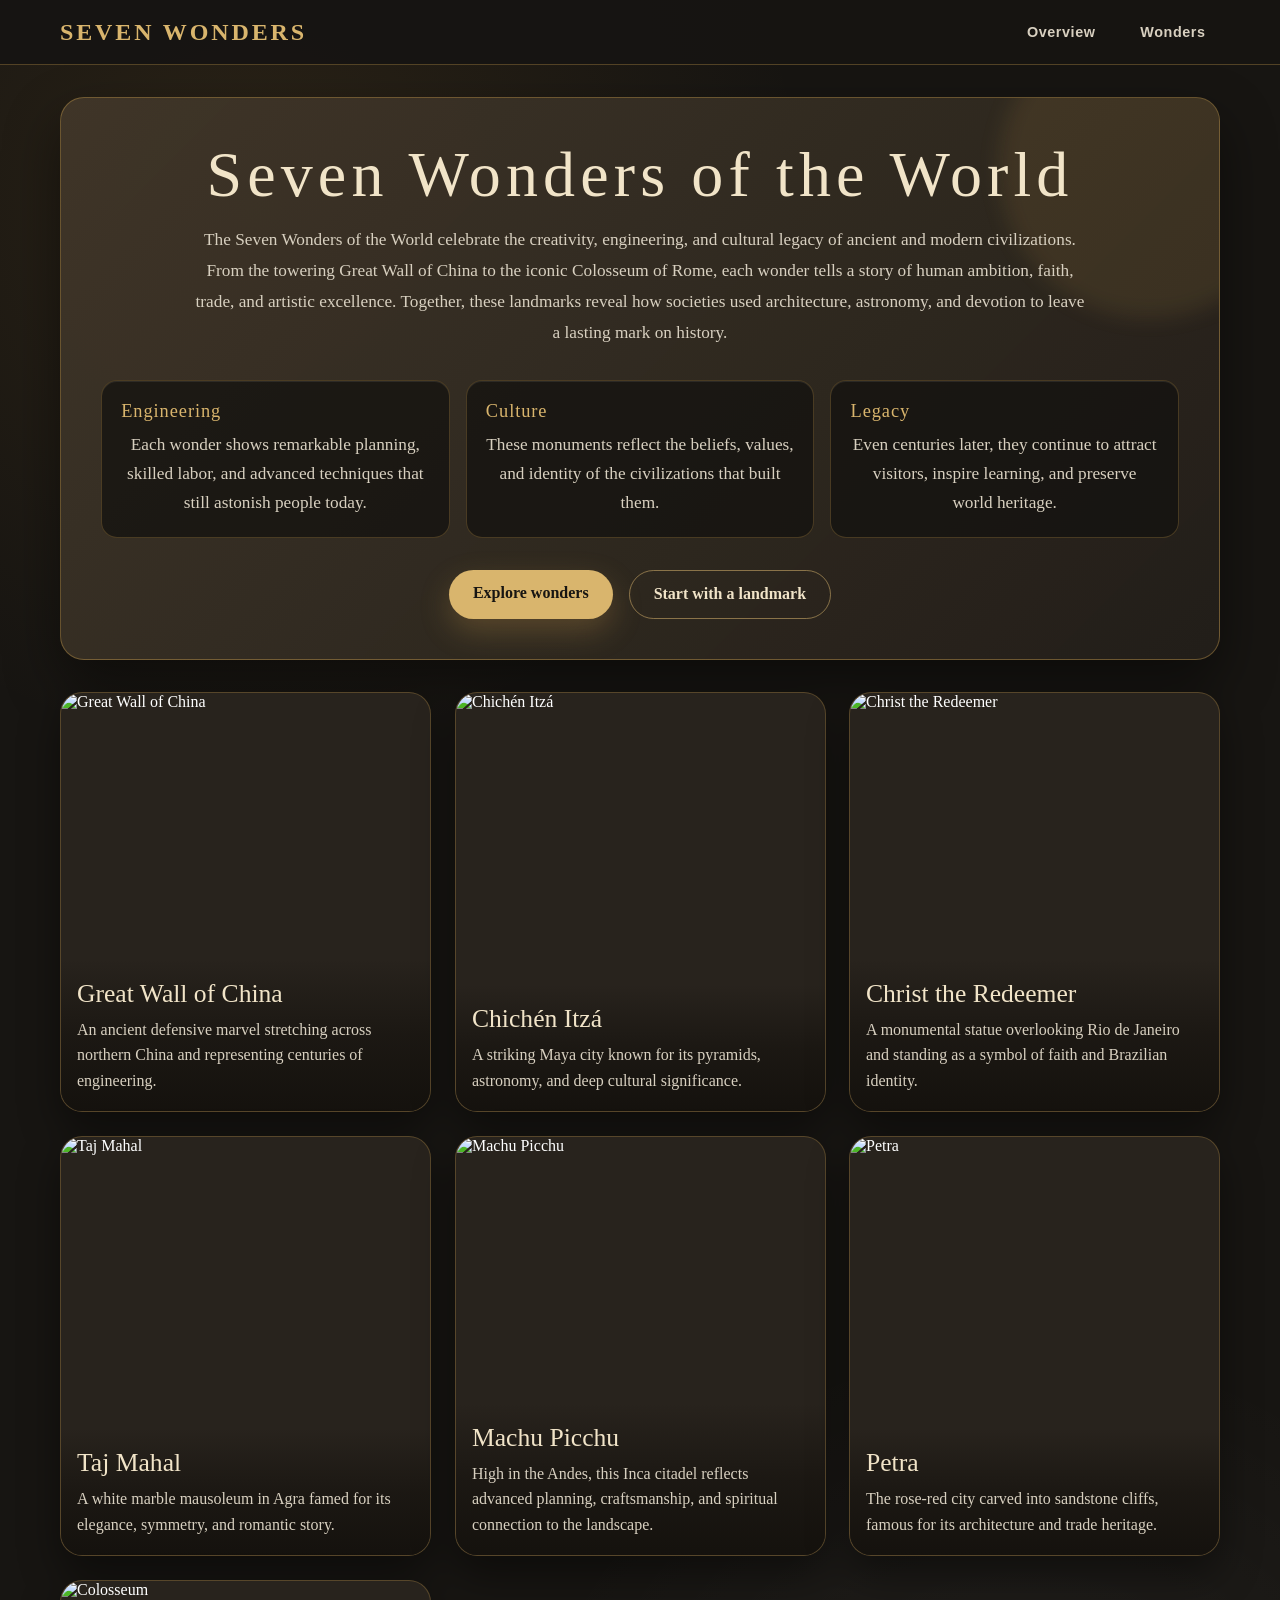
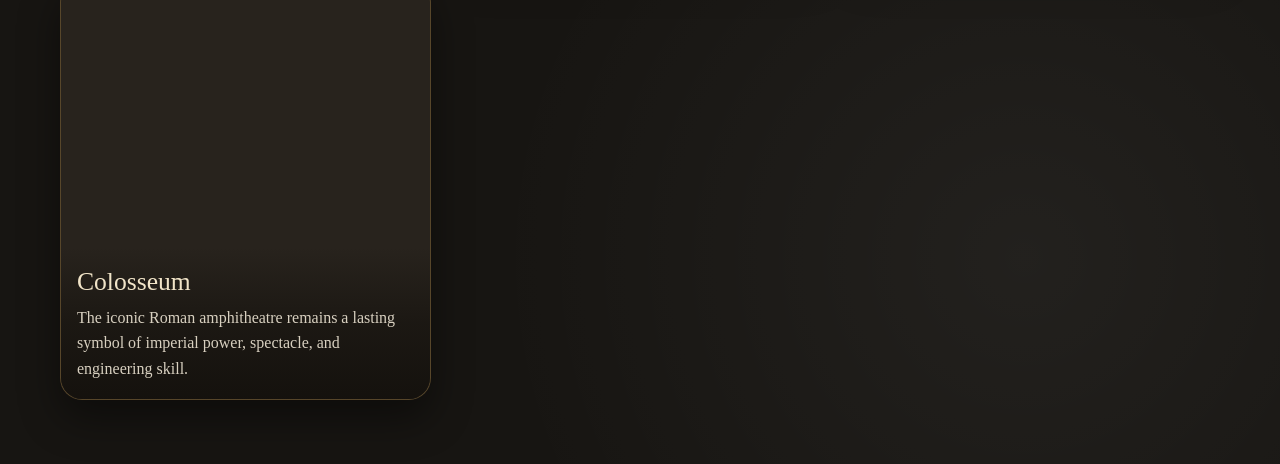
==== index.html @ 63f111b4 "Rename seven wonders.html to index.html" ====
<!DOCTYPE html>
<html lang="en">
<head>
  <meta charset="UTF-8">
  <meta name="viewport" content="width=device-width, initial-scale=1.0">
  <title>Seven Wonders of the World</title>
  <link rel="stylesheet" href="seven wonders.css">
</head>
<body>
  <header class="site-header">
    <nav class="nav">
      <div class="brand">Seven Wonders</div>
      <div class="nav-links">
        <a href="#overview">Overview</a>
        <a href="#wonders">Wonders</a>
      </div>
    </nav>
  </header>

  <main class="page-shell" id="overview">
    <section class="hero">
      <h1>Seven Wonders of the World</h1>
      <p>
        The Seven Wonders of the World celebrate the creativity, engineering, and cultural legacy of ancient and modern civilizations.
        From the towering Great Wall of China to the iconic Colosseum of Rome, each wonder tells a story of human ambition,
        faith, trade, and artistic excellence. Together, these landmarks reveal how societies used architecture, astronomy, and devotion
        to leave a lasting mark on history.
      </p>

      <div class="facts-grid">
        <div class="fact-item">
          <h3>Engineering</h3>
          <p>Each wonder shows remarkable planning, skilled labor, and advanced techniques that still astonish people today.</p>
        </div>
        <div class="fact-item">
          <h3>Culture</h3>
          <p>These monuments reflect the beliefs, values, and identity of the civilizations that built them.</p>
        </div>
        <div class="fact-item">
          <h3>Legacy</h3>
          <p>Even centuries later, they continue to attract visitors, inspire learning, and preserve world heritage.</p>
        </div>
      </div>

      <div class="hero-actions">
        <a href="#wonders" class="primary-btn">Explore wonders</a>
        <a href="./great%20wall%20of%20China.html" class="secondary-btn">Start with a landmark</a>
      </div>
    </section>

    <section class="wonder-grid" id="wonders">
      <article class="wonder-card">
        <a href="great wall of China.html">
          <img src="gwoc.jpg" alt="Great Wall of China">
          <div class="content">
            <h2>Great Wall of China</h2>
            <p>An ancient defensive marvel stretching across northern China and representing centuries of engineering.</p>
          </div>
        </a>
      </article>

      <article class="wonder-card">
        <a href="Chichen Itza.html">
          <img src="CI.jpg" alt="Chichén Itzá">
          <div class="content">
            <h2>Chichén Itzá</h2>
            <p>A striking Maya city known for its pyramids, astronomy, and deep cultural significance.</p>
          </div>
        </a>
      </article>

      <article class="wonder-card">
        <a href="Christ the Redeemer.html">
          <img src="ctr.jpg" alt="Christ the Redeemer">
          <div class="content">
            <h2>Christ the Redeemer</h2>
            <p>A monumental statue overlooking Rio de Janeiro and standing as a symbol of faith and Brazilian identity.</p>
          </div>
        </a>
      </article>

      <article class="wonder-card">
        <a href="Taj Mahal.html">
          <img src="tm.jpg" alt="Taj Mahal">
          <div class="content">
            <h2>Taj Mahal</h2>
            <p>A white marble mausoleum in Agra famed for its elegance, symmetry, and romantic story.</p>
          </div>
        </a>
      </article>

      <article class="wonder-card">
        <a href="Machu Picchu.html">
          <img src="MP.jpg" alt="Machu Picchu">
          <div class="content">
            <h2>Machu Picchu</h2>
            <p>High in the Andes, this Inca citadel reflects advanced planning, craftsmanship, and spiritual connection to the landscape.</p>
          </div>
        </a>
      </article>

      <article class="wonder-card">
        <a href="Petra.html">
          <img src="P.jpg" alt="Petra">
          <div class="content">
            <h2>Petra</h2>
            <p>The rose-red city carved into sandstone cliffs, famous for its architecture and trade heritage.</p>
          </div>
        </a>
      </article>

      <article class="wonder-card">
        <a href="Colosseum.html">
          <img src="C.jpg" alt="Colosseum">
          <div class="content">
            <h2>Colosseum</h2>
            <p>The iconic Roman amphitheatre remains a lasting symbol of imperial power, spectacle, and engineering skill.</p>
          </div>
        </a>
      </article>
    </section>
  </main>
</body>
</html>
---- seven wonders.css ----
* {
  box-sizing: border-box;
}

html {
  scroll-behavior: smooth;
}

body {
  margin: 0;
  font-family: Arial, Helvetica, sans-serif;
  background: linear-gradient(135deg, #0f172a 0%, #1e293b 45%, #111827 100%);
  color: #f8fafc;
  animation: museum-page-in 0.7s ease both;
}

img {
  display: block;
  max-width: 100%;
}

body {
  margin: 0;
  font-family: Arial, Helvetica, sans-serif;
  background:
    radial-gradient(circle at top, rgba(59,130,246,0.24), transparent 30%),
    radial-gradient(circle at bottom right, rgba(251,191,36,0.18), transparent 28%),
    linear-gradient(135deg, #0f172a 0%, #111827 35%, #1e293b 100%);
  color: #f8fafc;
  min-height: 100vh;
}

.site-header {
  position: sticky;
  top: 0;
  z-index: 10;
  background: rgba(15, 23, 42, 0.72);
  backdrop-filter: blur(12px);
  border-bottom: 1px solid rgba(148, 163, 184, 0.2);
}

.nav {
  max-width: 1200px;
  margin: 0 auto;
  padding: 1rem 1.25rem;
  display: flex;
  justify-content: space-between;
  align-items: center;
}

.brand {
  font-size: 1.5rem;
  font-weight: 800;
  letter-spacing: 0.08em;
  text-transform: uppercase;
  color: #f8fafc;
}

.nav-links {
  display: flex;
  gap: 1rem;
  flex-wrap: wrap;
}

.nav-links a {
  color: #e2e8f0;
  text-decoration: none;
  font-weight: 700;
  padding: 0.5rem 0.9rem;
  border-radius: 999px;
  transition: 0.2s ease;
}

.nav-links a:hover {
  color: #0f172a;
  background: linear-gradient(135deg, #fbbf24, #f59e0b);
}

.page-shell {
  max-width: 1200px;
  margin: 0 auto;
  padding: 2rem 1.25rem 4rem;
}

.hero {
  position: relative;
  background:
    linear-gradient(135deg, rgba(251, 191, 36, 0.18), rgba(59, 130, 246, 0.18)),
    rgba(15, 23, 42, 0.74);
  border: 1px solid rgba(148, 163, 184, 0.25);
  border-radius: 30px;
  padding: 2.5rem;
  margin-bottom: 2rem;
  box-shadow: 0 24px 55px rgba(15, 23, 42, 0.4);
  overflow: hidden;
}

.hero::before {
  content: "";
  position: absolute;
  width: 300px;
  height: 300px;
  background: rgba(251, 191, 36, 0.12);
  border-radius: 50%;
  right: -80px;
  top: -80px;
  filter: blur(10px);
  animation: museum-glow 8s ease-in-out infinite alternate;
}

.hero h1 {
  position: relative;
  z-index: 1;
  font-size: clamp(2.2rem, 5vw, 4rem);
  margin: 0 0 0.75rem;
  text-align: center;
  letter-spacing: 0.04em;
}

.hero p {
  position: relative;
  z-index: 1;
  max-width: 900px;
  margin: 0 auto;
  font-size: 1.08rem;
  line-height: 1.8;
  text-align: center;
  color: #e2e8f0;
}

.facts-grid {
  position: relative;
  z-index: 1;
  display: grid;
  grid-template-columns: repeat(auto-fit, minmax(220px, 1fr));
  gap: 1rem;
  margin: 2rem 0 0;
}

.fact-item {
  background: rgba(15, 23, 42, 0.78);
  border: 1px solid rgba(148, 163, 184, 0.2);
  border-radius: 20px;
  padding: 1.2rem;
  box-shadow: inset 0 1px 0 rgba(255,255,255,0.08);
}

.fact-item h3 {
  margin: 0 0 0.5rem;
  font-size: 1.15rem;
  color: #fbbf24;
}

.fact-item p {
  margin: 0;
  line-height: 1.7;
  color: #dbeafe;
}

.wonder-grid {
  display: grid;
  grid-template-columns: repeat(auto-fit, minmax(280px, 1fr));
  gap: 1.5rem;
}

.hero-actions {
  position: relative;
  z-index: 1;
  display: flex;
  justify-content: center;
  flex-wrap: wrap;
  gap: 1rem;
  margin-top: 2rem;
}

.primary-btn,
.secondary-btn {
  display: inline-block;
  padding: 0.9rem 1.5rem;
  border-radius: 999px;
  text-decoration: none;
  font-weight: 700;
  transition: transform 0.25s ease, box-shadow 0.25s ease, background 0.25s ease;
}

.primary-btn {
  background: linear-gradient(135deg, #fbbf24, #f59e0b);
  color: #111827;
  box-shadow: 0 12px 30px rgba(251, 191, 36, 0.35);
}

.secondary-btn {
  background: rgba(15, 23, 42, 0.6);
  color: #f8fafc;
  border: 1px solid rgba(148, 163, 184, 0.35);
}

.primary-btn:hover,
.secondary-btn:hover {
  transform: translateY(-2px);
}

.wonder-card {
  position: relative;
  min-height: 420px;
  background: rgba(15, 23, 42, 0.7);
  border: 1px solid rgba(148, 163, 184, 0.2);
  border-radius: 24px;
  overflow: hidden;
  box-shadow: 0 18px 40px rgba(15, 23, 42, 0.35);
  transition: transform 0.35s cubic-bezier(0.22, 1, 0.36, 1), box-shadow 0.35s ease, border-color 0.35s ease;
  animation: exhibit-rise 0.7s ease both;
  transform: translateY(0);
  transform-origin: center bottom;
  will-change: transform;
}

.wonder-card:hover {
  transform: translateY(-32px) scale(1.02);
  box-shadow: 0 42px 70px rgba(0, 0, 0, 0.6);
  border-color: rgba(251, 191, 36, 0.6);
  z-index: 2;
}

.wonder-card:nth-child(2) {
  animation-delay: 0.08s;
}

.wonder-card:nth-child(3) {
  animation-delay: 0.16s;
}

.wonder-card:nth-child(4) {
  animation-delay: 0.24s;
}

.wonder-card:nth-child(5) {
  animation-delay: 0.32s;
}

.wonder-card:nth-child(6) {
  animation-delay: 0.4s;
}

.wonder-card:nth-child(7) {
  animation-delay: 0.48s;
}

.wonder-card img {
  width: 100%;
  height: 100%;
  object-fit: cover;
  display: block;
  filter: saturate(1.15) contrast(1.06);
  transition: transform 0.35s ease;
}

.wonder-card:hover img {
  transform: scale(1.06);
}

.wonder-card a {
  position: relative;
  display: block;
  height: 100%;
  color: #f8fafc;
  text-decoration: none;
}

.wonder-card .content {
  position: absolute;
  left: 0;
  right: 0;
  bottom: 0;
  padding: 1.2rem 1rem 1.1rem;
  background: linear-gradient(to top, rgba(15, 23, 42, 0.94), rgba(15, 23, 42, 0.5) 50%, rgba(15, 23, 42, 0));
}

.wonder-card h2 {
  margin: 0 0 0.5rem;
  font-size: 1.6rem;
}

.wonder-card p {
  margin: 0;
  line-height: 1.6;
  color: #e2e8f0;
}

.story {
  background: rgba(255, 255, 255, 0.96);
  color: #111827;
  border-radius: 24px;
  overflow: hidden;
  box-shadow: 0 20px 40px rgba(15, 23, 42, 0.28);
  animation: museum-page-in 0.7s ease both;
}

.story-figure {
  margin: 0;
  border-bottom: 1px solid rgba(148, 163, 184, 0.25);
}

.story-figure img {
  width: 100%;
  height: 440px;
  object-fit: cover;
}

.story-copy {
  padding: 2rem 2rem 2.5rem;
}

.story-copy h1 {
  margin: 0 0 1rem;
  font-size: clamp(2rem, 3vw, 3rem);
}

.story-copy section {
  margin-top: 1.25rem;
}

.story-copy h2 {
  margin: 0 0 0.6rem;
  font-size: 1.35rem;
  color: #0f172a;
}

.story-copy p {
  margin: 0;
  line-height: 1.8;
  font-size: 1.02rem;
  color: #374151;
}

.story-navigation {
  display: flex;
  justify-content: space-between;
  align-items: center;
  gap: 1rem;
  padding: 0 2rem 2rem;
  background: #f1eadc;
}

.story-navigation.next-only {
  justify-content: flex-end;
}

.previous-wonder,
.next-wonder {
  display: inline-flex;
  align-items: center;
  gap: 0.75rem;
  padding: 0.85rem 1.25rem;
  border: 1px solid #b8904b;
  border-radius: 999px;
  background: #d9b56d;
  color: #2f271c;
  font-family: Arial, Helvetica, sans-serif;
  font-size: 0.92rem;
  font-weight: 700;
  text-decoration: none;
  transition: transform 0.2s ease, background 0.2s ease, box-shadow 0.2s ease;
}

.previous-wonder {
  background: transparent;
  color: #80632e;
}

.previous-wonder:hover {
  background: #e6dcc8;
  box-shadow: 0 8px 18px rgba(128, 99, 46, 0.18);
  transform: translateX(-3px);
}

.next-wonder:hover {
  background: #e6c985;
  box-shadow: 0 8px 18px rgba(128, 99, 46, 0.25);
  transform: translateX(3px);
}

@keyframes museum-page-in {
  from {
    opacity: 0;
    transform: translateY(14px);
  }
  to {
    opacity: 1;
    transform: translateY(0);
  }
}

@keyframes exhibit-rise {
  from {
    opacity: 0;
    transform: translateY(18px);
  }
  to {
    opacity: 1;
    transform: translateY(0);
  }
}

@keyframes museum-glow {
  from {
    transform: translate3d(-12px, 8px, 0) scale(0.95);
    opacity: 0.55;
  }
  to {
    transform: translate3d(18px, -12px, 0) scale(1.08);
    opacity: 1;
  }
}

@media (prefers-reduced-motion: reduce) {
  *,
  *::before,
  *::after {
    animation-duration: 0.01ms !important;
    animation-iteration-count: 1 !important;
    scroll-behavior: auto !important;
    transition-duration: 0.01ms !important;
  }
}

@media (max-width: 640px) {
  .nav {
    flex-direction: column;
    gap: 0.75rem;
  }

  .hero {
    padding: 1.5rem 1rem;
  }

  .hero-actions {
    flex-direction: column;
  }

  .story-copy {
    padding: 1.25rem 1rem 1.5rem;
  }

  .story-navigation {
    flex-direction: column;
    align-items: stretch;
    padding: 0 1rem 1.5rem;
  }

  .previous-wonder,
  .next-wonder {
    justify-content: center;
  }

  .story-figure img {
    height: 260px;
  }
}

/* Museum exhibition theme */
body {
  font-family: Georgia, 'Times New Roman', serif;
  background:
    radial-gradient(circle at 20% 10%, rgba(184, 134, 55, 0.12), transparent 26%),
    radial-gradient(circle at 80% 90%, rgba(255, 255, 255, 0.05), transparent 25%),
    #171512;
}

.site-header {
  background: rgba(23, 21, 18, 0.95);
  border-bottom-color: rgba(196, 154, 75, 0.35);
}

.brand {
  color: #d9b56d;
  font-weight: 600;
  letter-spacing: 0.12em;
}

.nav-links a {
  color: #d8d0c0;
  font-family: Arial, Helvetica, sans-serif;
  font-size: 0.9rem;
  letter-spacing: 0.04em;
}

.nav-links a:hover {
  color: #171512;
  background: #d9b56d;
}

.hero {
  background: linear-gradient(135deg, rgba(65, 55, 41, 0.94), rgba(35, 31, 26, 0.96));
  border-color: rgba(196, 154, 75, 0.42);
  border-radius: 24px;
  box-shadow: 0 24px 55px rgba(0, 0, 0, 0.45);
}

.hero::before {
  background: rgba(196, 154, 75, 0.12);
}

.hero h1 {
  color: #f1e4c8;
  font-weight: 500;
  letter-spacing: 0.08em;
}

.hero p,
.fact-item p,
.wonder-card p {
  color: #d8d0c0;
}

.fact-item {
  background: rgba(20, 18, 15, 0.74);
  border-color: rgba(196, 154, 75, 0.28);
  border-radius: 16px;
}

.fact-item h3 {
  color: #d9b56d;
  font-weight: 500;
  letter-spacing: 0.05em;
}

.primary-btn {
  background: #d9b56d;
  color: #171512;
  box-shadow: 0 12px 30px rgba(196, 154, 75, 0.28);
}

.secondary-btn {
  background: transparent;
  color: #f1e4c8;
  border-color: rgba(217, 181, 109, 0.55);
}

.wonder-card {
  background: #28231d;
  border-color: rgba(196, 154, 75, 0.3);
  border-radius: 22px;
  box-shadow: 0 18px 40px rgba(0, 0, 0, 0.42);
}

.wonder-card:hover {
  border-color: rgba(217, 181, 109, 0.85);
}

.wonder-card .content {
  background: linear-gradient(to top, rgba(20, 17, 13, 0.97), rgba(20, 17, 13, 0.62) 50%, rgba(20, 17, 13, 0));
}

.wonder-card h2 {
  color: #f1e4c8;
  font-weight: 500;
}

.story {
  border: 1px solid rgba(196, 154, 75, 0.38);
  border-radius: 24px;
  box-shadow: 0 20px 45px rgba(0, 0, 0, 0.45);
}

.story-copy {
  background: #f1eadc;
}

.story-copy h1,
.story-copy h2 {
  font-weight: 500;
  letter-spacing: 0.03em;
}

.story-copy h1 {
  color: #493b29;
}

.story-copy h2 {
  color: #80632e;
}

.story-copy p {
  color: #443c31;
}
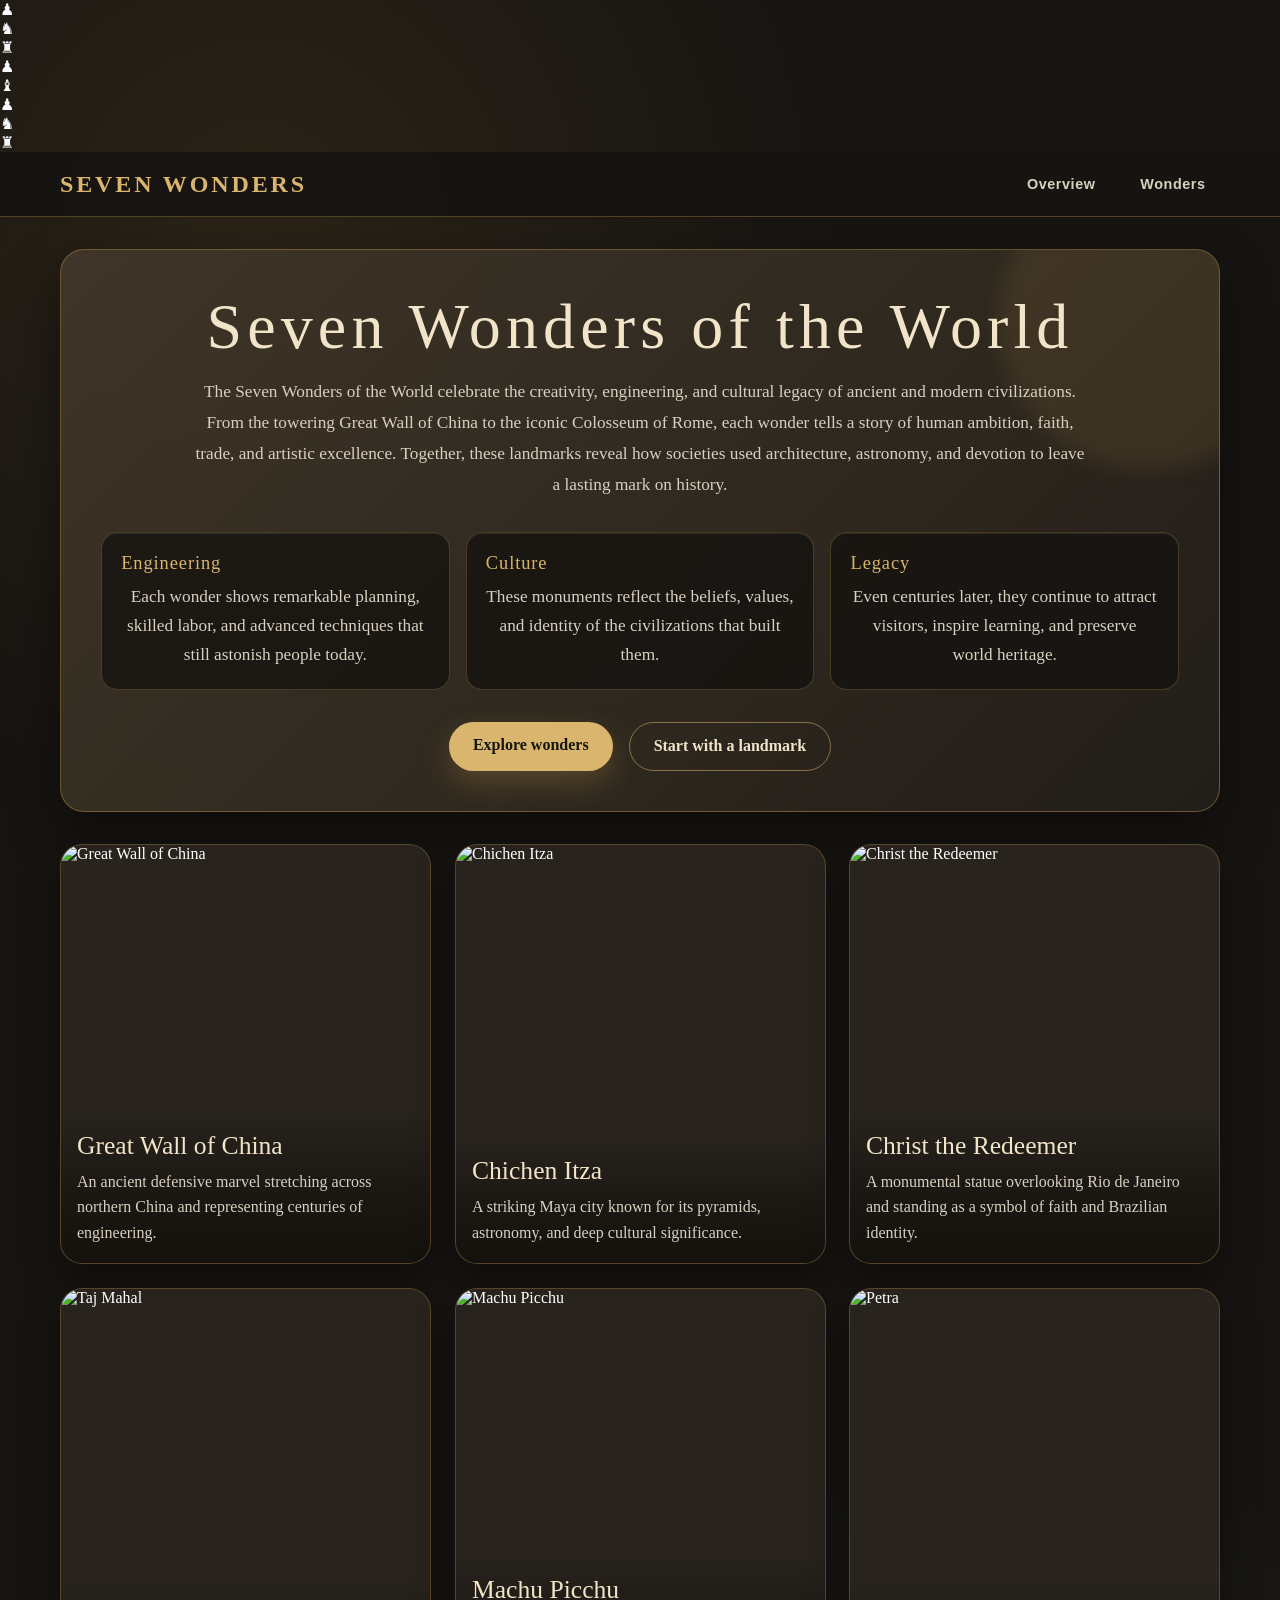
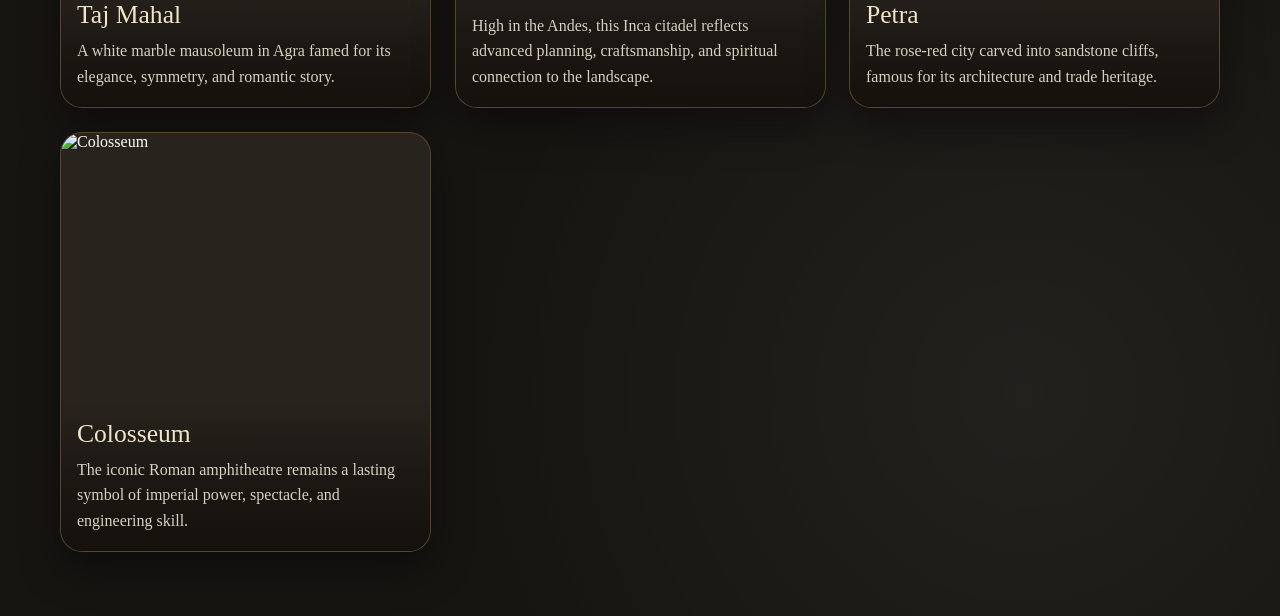
==== commit 5e44023e: "Update index.html" ====
--- a/index.html
+++ b/index.html
@@ -7,6 +7,14 @@
   <link rel="stylesheet" href="seven wonders.css">
 </head>
 <body>
+  <div class="floating-piece piece-one" aria-hidden="true">♟</div>
+  <div class="floating-piece piece-two" aria-hidden="true">♞</div>
+  <div class="floating-piece piece-three" aria-hidden="true">♜</div>
+  <div class="floating-piece piece-four" aria-hidden="true">♟</div>
+  <div class="floating-piece piece-five" aria-hidden="true">♝</div>
+  <div class="floating-piece piece-six" aria-hidden="true">♟</div>
+  <div class="floating-piece piece-seven" aria-hidden="true">♞</div>
+  <div class="floating-piece piece-eight" aria-hidden="true">♜</div>
   <header class="site-header">
     <nav class="nav">
       <div class="brand">Seven Wonders</div>
@@ -51,7 +59,7 @@
     <section class="wonder-grid" id="wonders">
       <article class="wonder-card">
         <a href="great wall of China.html">
-          <img src="gwoc.jpg" alt="Great Wall of China">
+          <img src="https://images.travelandleisureasia.com/wp-content/uploads/sites/3/2023/02/02192048/great-wall-of-china.jpeg" alt="Great Wall of China">
           <div class="content">
             <h2>Great Wall of China</h2>
             <p>An ancient defensive marvel stretching across northern China and representing centuries of engineering.</p>
@@ -61,9 +69,9 @@
 
       <article class="wonder-card">
         <a href="Chichen Itza.html">
-          <img src="CI.jpg" alt="Chichén Itzá">
+          <img src="https://wallpaperaccess.com/full/1453177.jpg" alt="Chichen Itza">
           <div class="content">
-            <h2>Chichén Itzá</h2>
+            <h2>Chichen Itza</h2>
             <p>A striking Maya city known for its pyramids, astronomy, and deep cultural significance.</p>
           </div>
         </a>
@@ -71,7 +79,7 @@
 
       <article class="wonder-card">
         <a href="Christ the Redeemer.html">
-          <img src="ctr.jpg" alt="Christ the Redeemer">
+          <img src="https://wallpaperaccess.com/full/2815097.jpg" alt="Christ the Redeemer">
           <div class="content">
             <h2>Christ the Redeemer</h2>
             <p>A monumental statue overlooking Rio de Janeiro and standing as a symbol of faith and Brazilian identity.</p>
@@ -81,7 +89,7 @@
 
       <article class="wonder-card">
         <a href="Taj Mahal.html">
-          <img src="tm.jpg" alt="Taj Mahal">
+          <img src="https://images.unsplash.com/photo-1564507592333-c60657eea523?auto=format&fit=crop&w=1200&q=80" alt="Taj Mahal">
           <div class="content">
             <h2>Taj Mahal</h2>
             <p>A white marble mausoleum in Agra famed for its elegance, symmetry, and romantic story.</p>
@@ -91,7 +99,7 @@
 
       <article class="wonder-card">
         <a href="Machu Picchu.html">
-          <img src="MP.jpg" alt="Machu Picchu">
+          <img src="https://images.unsplash.com/photo-1526392060635-9d6019884377?auto=format&fit=crop&w=1200&q=80" alt="Machu Picchu">
           <div class="content">
             <h2>Machu Picchu</h2>
             <p>High in the Andes, this Inca citadel reflects advanced planning, craftsmanship, and spiritual connection to the landscape.</p>
@@ -101,7 +109,7 @@
 
       <article class="wonder-card">
         <a href="Petra.html">
-          <img src="P.jpg" alt="Petra">
+          <img src="https://thenextcrossing.com/wp-content/uploads/2014/04/jordan_petra_the_monastery_1210-HDR-Pano-compressed.jpg" alt="Petra">
           <div class="content">
             <h2>Petra</h2>
             <p>The rose-red city carved into sandstone cliffs, famous for its architecture and trade heritage.</p>
@@ -111,7 +119,7 @@
 
       <article class="wonder-card">
         <a href="Colosseum.html">
-          <img src="C.jpg" alt="Colosseum">
+          <img src="https://images.unsplash.com/photo-1552832230-c0197dd311b5?auto=format&fit=crop&w=1200&q=80" alt="Colosseum">
           <div class="content">
             <h2>Colosseum</h2>
             <p>The iconic Roman amphitheatre remains a lasting symbol of imperial power, spectacle, and engineering skill.</p>
